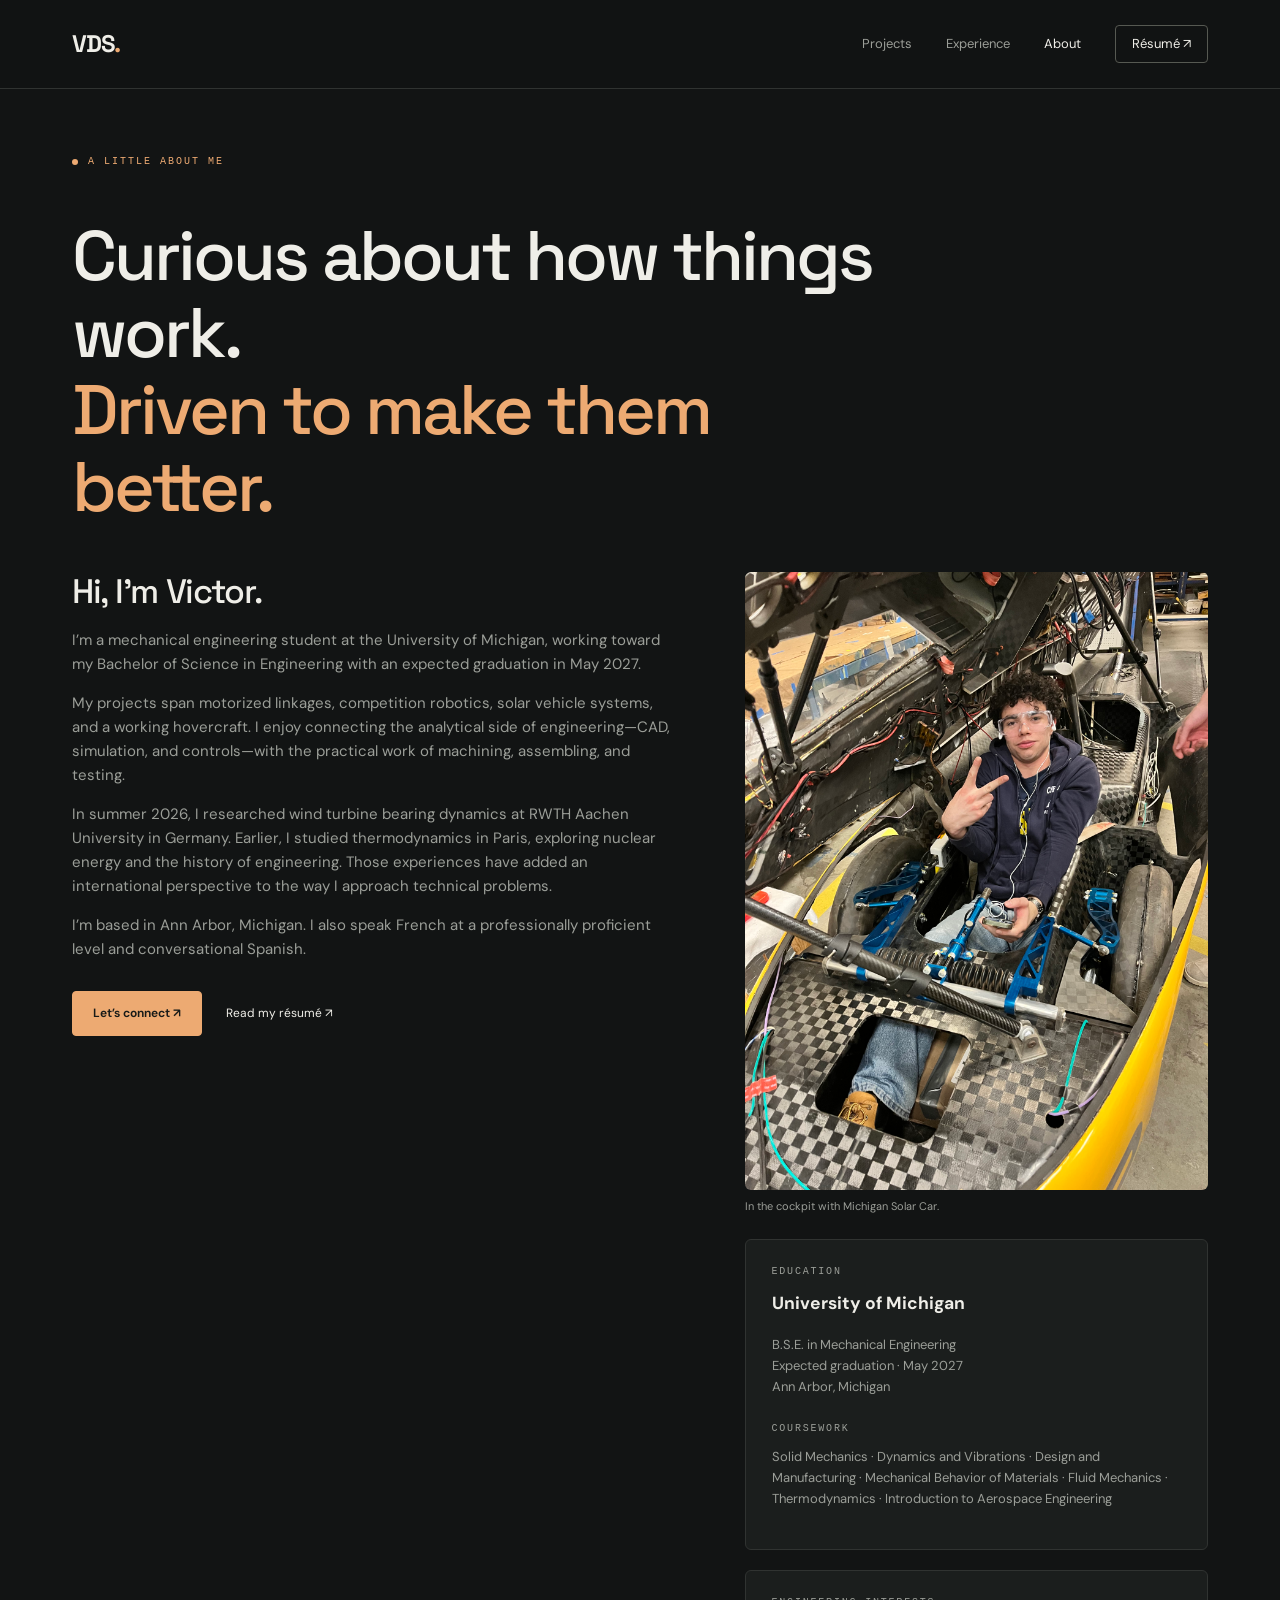
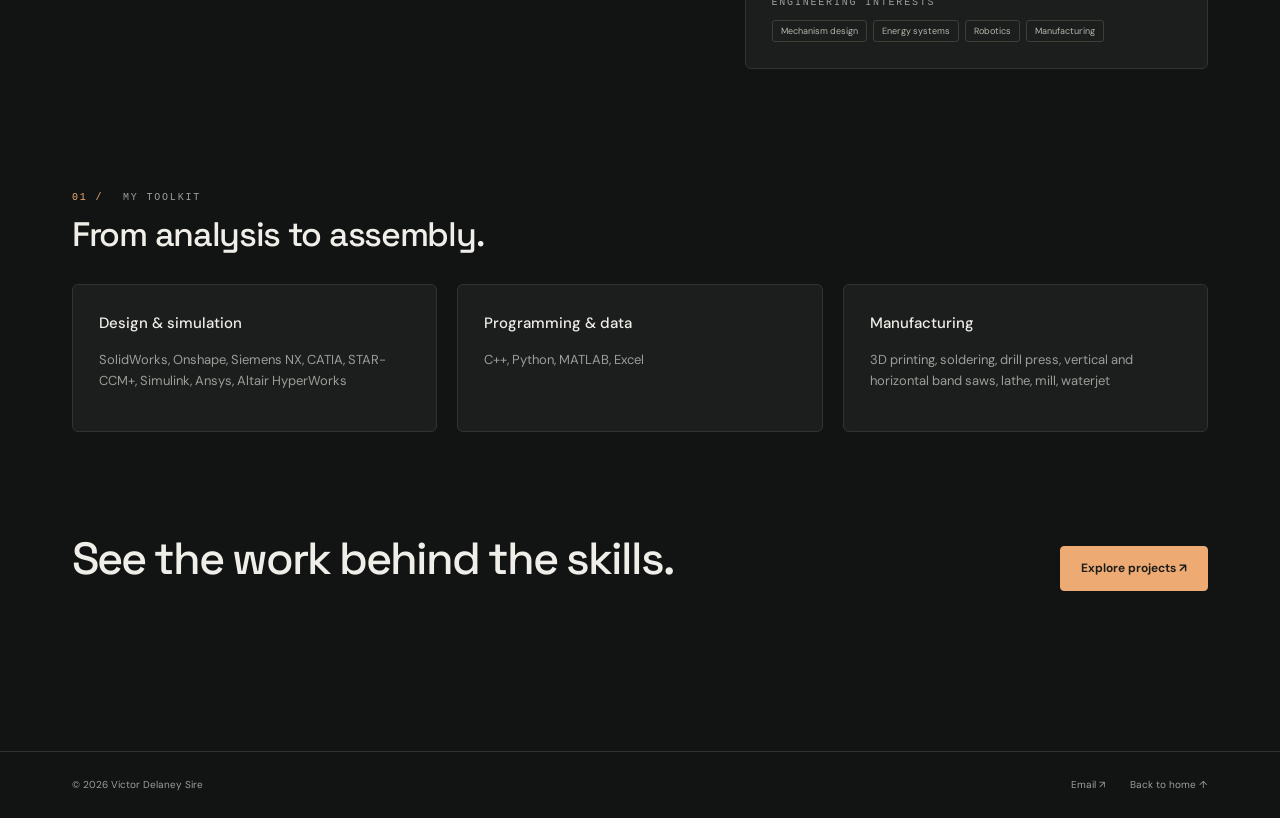
==== about.html @ ee6ca0cf "first commit" ====
<!doctype html><html lang="en"><head><meta charset="UTF-8"><meta name="viewport" content="width=device-width, initial-scale=1"><meta name="description" content="About Victor Delaney Sire, mechanical engineering student at the University of Michigan, graduating May 2027."><meta name="theme-color" content="#121414"><title>About · Victor Delaney Sire</title><link rel="icon" href="assets/favicon.svg" type="image/svg+xml"><link rel="stylesheet" href="styles.css"><script src="app.js" defer></script></head><body><header><div class="wrap nav"><a class="logo" href="index.html" aria-label="Victor Delaney Sire home">VDS<span>.</span></a><nav aria-label="Main navigation"><a href="index.html#projects">Projects</a><a href="index.html#experience">Experience</a><a class="active" href="about.html" aria-current="page">About</a><a class="resume" href="Victor_Delaney_Sire_Resume.pdf" target="_blank" rel="noopener">Résumé ↗</a></nav></div></header><main class="wrap about-page"><div class="eyebrow"><span class="dot"></span> A little about me</div><h1>Curious about how things work.<br><span style="color:var(--accent)">Driven to make them better.</span></h1><div class="about-grid"><div><h2>Hi, I’m Victor.</h2><p>I’m a mechanical engineering student at the University of Michigan, working toward my Bachelor of Science in Engineering with an expected graduation in May 2027.</p><p>My projects span motorized linkages, competition robotics, solar vehicle systems, and a working hovercraft. I enjoy connecting the analytical side of engineering—CAD, simulation, and controls—with the practical work of machining, assembling, and testing.</p><p>In summer 2026, I researched wind turbine bearing dynamics at RWTH Aachen University in Germany. Earlier, I studied thermodynamics in Paris, exploring nuclear energy and the history of engineering. Those experiences have added an international perspective to the way I approach technical problems.</p><p>I’m based in Ann Arbor, Michigan. I also speak French at a professionally proficient level and conversational Spanish.</p><div class="actions"><a class="btn" href="mailto:vdelsire@umich.edu">Let’s connect ↗</a><a class="text-link" href="Victor_Delaney_Sire_Resume.pdf" target="_blank" rel="noopener">Read my résumé ↗</a></div></div><aside><figure class="about-photo"><img src="media/Me_in_solarcar.jpeg" alt="Victor seated in the Michigan Solar Car cockpit wearing safety glasses" width="1368" height="1824" loading="lazy"><figcaption>In the cockpit with Michigan Solar Car.</figcaption></figure><div class="info-box"><div class="section-label">Education</div><h3>University of Michigan</h3><p>B.S.E. in Mechanical Engineering<br>Expected graduation · May 2027<br>Ann Arbor, Michigan</p><div class="section-label" style="margin-top:26px">Coursework</div><p>Solid Mechanics · Dynamics and Vibrations · Design and Manufacturing · Mechanical Behavior of Materials · Fluid Mechanics · Thermodynamics · Introduction to Aerospace Engineering</p></div><div class="info-box" style="margin-top:20px"><div class="section-label">Engineering interests</div><div class="tags"><span class="tag">Mechanism design</span><span class="tag">Energy systems</span><span class="tag">Robotics</span><span class="tag">Manufacturing</span></div></div></aside></div><section class="section"><div class="section-label"><span>01 /</span> My toolkit</div><h2>From analysis to assembly.</h2><div class="skills-grid"><div class="info-box"><h3>Design & simulation</h3><p>SolidWorks, Onshape, Siemens NX, CATIA, STAR-CCM+, Simulink, Ansys, Altair HyperWorks</p></div><div class="info-box"><h3>Programming & data</h3><p>C++, Python, MATLAB, Excel</p></div><div class="info-box"><h3>Manufacturing</h3><p>3D printing, soldering, drill press, vertical and horizontal band saws, lathe, mill, waterjet</p></div></div></section><section class="contact"><div class="contact-row"><h2>See the work behind the skills.</h2><a class="btn" href="index.html#projects">Explore projects ↗</a></div></section></main><footer><div class="wrap footer-inner"><span>© <span data-year></span> Victor Delaney Sire</span><div class="footer-links"><a href="mailto:vdelsire@umich.edu">Email ↗</a><a href="index.html">Back to home ↑</a></div></div></footer></body></html>
---- styles.css ----
@import url('https://fonts.googleapis.com/css2?family=DM+Sans:wght@400;450;500;600;650;700&family=Space+Grotesk:wght@400;500;600;700&display=swap');
.sr-only{position:absolute;width:1px;height:1px;padding:0;margin:-1px;overflow:hidden;clip:rect(0,0,0,0);white-space:nowrap;border:0}
.about-photo{margin:0 0 24px}.about-photo img{display:block;width:100%;height:auto;border-radius:6px}.about-photo figcaption{margin-top:8px;color:var(--muted);font-size:11px}.project-art:has(img) .art-label{background:#121414dd;padding:6px 9px;border-radius:3px;color:var(--text)}
:root{--bg:#121414;--panel:#1b1e1d;--line:#303331;--text:#efeee8;--muted:#9b9e98;--accent:#edaa72;--mono:ui-monospace,SFMono-Regular,Consolas,monospace}*{box-sizing:border-box}html{scroll-behavior:smooth;scroll-padding-top:100px}body{margin:0;background:var(--bg);color:var(--text);font-family:'DM Sans',sans-serif;font-size:15px;line-height:1.6}button,a{-webkit-tap-highlight-color:transparent}a{color:inherit;text-decoration:none}button{font:inherit;cursor:pointer}button:focus-visible,a:focus-visible{outline:2px solid var(--accent);outline-offset:6px}::selection{background:var(--accent);color:var(--bg)}.wrap{max-width:1264px;margin:auto;padding:0 64px}header{border-bottom:1px solid var(--line);background:rgba(18,20,20,.95);position:sticky;top:0;z-index:10;backdrop-filter:blur(15px)}.nav{height:88px;display:flex;align-items:center;justify-content:space-between}.logo{font-family:'Space Grotesk',sans-serif;font-size:24px;font-weight:700;letter-spacing:-1.2px}.logo span{color:var(--accent)}nav{display:flex;align-items:center;gap:34px;font-size:13px}nav a{color:var(--muted)}nav a:hover,nav a.active{color:var(--text)}nav .resume{border:1px solid #565952;padding:8px 16px;color:var(--text);border-radius:4px}.hero{display:grid;grid-template-columns:1.1fr 1fr;gap:36px;align-items:center;min-height:610px;padding-top:62px;padding-bottom:65px}.eyebrow{font-family:var(--mono);font-size:10px;letter-spacing:2px;text-transform:uppercase;color:var(--accent);display:flex;align-items:center;gap:10px}.dot{width:6px;height:6px;border-radius:50%;background:var(--accent);display:inline-block}.hero h1{font-family:'Space Grotesk',sans-serif;font-size:clamp(48px,5.4vw,74px);font-weight:500;letter-spacing:-4px;line-height:1.06;margin:24px 0}.hero h1 em{font-style:normal;color:var(--accent)}.intro{color:var(--muted);max-width:410px;font-size:15px;line-height:1.8}.actions{display:flex;gap:24px;align-items:center;margin-top:30px}.btn{border:1px solid var(--accent);background:var(--accent);color:#191b18;border-radius:4px;display:inline-flex;align-items:center;justify-content:center;gap:25px;padding:12px 20px;font-size:12px;font-weight:650}.text-link{font-size:12px;display:inline-flex;gap:12px;align-items:center}.hero-note{font-family:var(--mono);font-size:10px;color:var(--muted);display:flex;gap:18px;margin-top:40px}.drawing{position:relative;aspect-ratio:1.06;background:radial-gradient(ellipse at center,#24292355,transparent 65%);overflow:hidden}.drawing svg{width:100%;height:100%}.drawing-label{position:absolute;bottom:12px;left:20px;font:9px var(--mono);letter-spacing:1px;color:var(--muted)}.drawing-index{position:absolute;right:12px;top:12px;color:#747a70;font:9px var(--mono);writing-mode:vertical-rl;letter-spacing:2px}.strip{border-top:1px solid var(--line);border-bottom:1px solid var(--line);display:flex;justify-content:space-between;padding-top:24px;padding-bottom:24px;gap:20px;color:#aeb1aa;font-size:11px}.strip span{display:flex;align-items:center;gap:10px}.strip b{font-size:16px;font-weight:400;color:var(--accent)}section.section{padding-top:78px;padding-bottom:20px}.section-top{display:flex;align-items:end;justify-content:space-between;gap:24px;margin-bottom:30px}.section-label{font:10px var(--mono);letter-spacing:1.8px;color:var(--muted);text-transform:uppercase;margin-bottom:12px}.section-label span{color:var(--accent);margin-right:12px}h2{font-family:'Space Grotesk',sans-serif;font-size:34px;letter-spacing:-1.3px;line-height:1.2;font-weight:500;margin:0}.section-description{color:var(--muted);font-size:13px;margin:12px 0 0}.filters{display:flex;gap:7px;flex-wrap:wrap}.filter{padding:7px 13px;color:var(--muted);border:1px solid transparent;background:transparent;border-radius:4px;font-size:11px}.filter.active{background:#292d27;border-color:#454a3e;color:var(--text)}.projects{display:grid;grid-template-columns:repeat(2,minmax(0,1fr));gap:24px}.project{border:1px solid var(--line);border-radius:7px;overflow:hidden;background:#171a18;transition:border-color .2s,transform .2s}.project:hover{border-color:#6a7061;transform:translateY(-3px)}.project-art{height:255px;position:relative;overflow:hidden;background:#20241f}.project-art svg{width:100%;height:100%;transition:transform .5s}.project:hover svg{transform:scale(1.035)}.project-art img{width:100%;height:100%;object-fit:cover}.art-label{position:absolute;top:18px;left:20px;font:9px var(--mono);letter-spacing:1.5px;color:#c6cbba}.art-foot{position:absolute;right:16px;bottom:12px;font:8px var(--mono);letter-spacing:1px;color:#9aab8d}.project-body{padding:23px}.project-meta{font:9px var(--mono);color:var(--accent);letter-spacing:1px;text-transform:uppercase}.project h3{font:500 22px 'Space Grotesk',sans-serif;letter-spacing:-.5px;margin:11px 0}.project p{color:var(--muted);font-size:12px;line-height:1.8;margin:0 0 20px}.tags{display:flex;gap:6px;flex-wrap:wrap}.tag{font-size:9px;color:#b3b7ac;border:1px solid #3b4037;border-radius:3px;padding:3px 8px}.card-bottom{display:flex;align-items:center;justify-content:space-between;gap:10px}.open-project{color:var(--text);border:0;background:transparent;font-size:21px;padding:0 4px}.experience-list{border-top:1px solid var(--line)}.experience{display:grid;grid-template-columns:180px 1fr 30px;gap:25px;padding:30px 0;border-bottom:1px solid var(--line)}.experience-date{font:10px var(--mono);color:var(--muted);padding-top:5px}.experience h3{font:500 20px 'Space Grotesk',sans-serif;margin:0 0 3px}.company{font-size:12px;color:var(--accent)}.experience p,.experience li{font-size:13px;color:var(--muted)}.experience details summary{cursor:pointer;list-style:none}.experience details summary::-webkit-details-marker{display:none}.experience details summary:after{content:'View experience +';font-size:10px;color:var(--text)}.experience details[open] summary:after{content:'Close details −'}.experience ul{padding-left:18px}.experience-number{font:11px var(--mono);color:#6c7365}.about-teaser{margin-top:75px;display:grid;grid-template-columns:1fr 1.25fr;gap:90px;padding:45px 0;border-top:1px solid var(--line);border-bottom:1px solid var(--line)}.about-teaser p{margin-top:0;color:var(--muted);font-size:14px}.contact{padding:80px 0}.contact h2{font-size:45px;letter-spacing:-2px;margin-bottom:20px}.contact p{color:var(--muted);font-size:13px}.contact-row{display:flex;justify-content:space-between;align-items:center;gap:20px}footer{border-top:1px solid var(--line);padding:25px 0;color:var(--muted);font-size:10px}.footer-inner{display:flex;justify-content:space-between;gap:20px}.footer-links{display:flex;gap:25px}.about-page{padding-top:65px;padding-bottom:65px}.about-page h1{font:500 clamp(40px,6vw,70px)/1.1 'Space Grotesk',sans-serif;letter-spacing:-3px;max-width:800px}.about-grid{display:grid;grid-template-columns:1.3fr 1fr;gap:70px;margin:45px 0}.about-grid p{color:var(--muted)}.info-box{border:1px solid var(--line);padding:26px;border-radius:6px;background:var(--panel)}.info-box h3{margin-top:0}.info-box p{font-size:13px}.skills-grid{display:grid;grid-template-columns:repeat(3,1fr);gap:20px;margin-top:28px}.skills-grid h3{font-size:15px;font-weight:500}.skills-grid p{color:var(--muted);font-size:13px}.modal{border:1px solid #505548;border-radius:8px;background:var(--bg);color:var(--text);width:min(740px,calc(100% - 32px));max-height:85vh;padding:36px}.modal::backdrop{background:#080a08dd;backdrop-filter:blur(6px)}.modal-close{float:right;border:1px solid var(--line);color:var(--text);background:var(--panel);border-radius:4px;width:32px;height:32px}.modal h2{margin:20px 0}.modal p,.modal li{color:var(--muted);font-size:14px}.gallery{display:grid;gap:15px;margin-top:24px}.gallery img,.gallery video{width:100%;border-radius:5px;max-height:450px;object-fit:contain;background:#090b09}.gallery figure{margin:0}.gallery figcaption{font-size:11px;color:var(--muted);margin-top:7px}.empty-media{border:1px dashed var(--line);border-radius:5px;padding:20px;color:var(--muted);font-size:12px}[hidden]{display:none!important}@media(min-width:1400px){.hero{min-height:670px}}@media(max-width:900px){.wrap{padding-left:28px;padding-right:28px}.hero{gap:5px}.hero h1{font-size:55px}.drawing{margin-right:-20px}.hero-note{flex-direction:column;gap:4px}.strip{flex-wrap:wrap}.about-teaser{gap:35px}}@media(max-width:640px){.wrap{padding-left:22px;padding-right:22px}.nav{height:74px}nav{gap:17px;font-size:11px}nav .resume{display:none}.hero{grid-template-columns:1fr;padding-top:45px;padding-bottom:25px;gap:5px}.hero h1{font-size:57px;letter-spacing:-3px}.hero-note{flex-direction:row;gap:15px;margin-top:25px}.drawing{max-width:400px;width:100%;margin:5px auto 0;aspect-ratio:1.35}.strip{display:grid;grid-template-columns:1fr 1fr;gap:17px;font-size:9px}.section-top{align-items:start;flex-direction:column;gap:18px}section.section{padding-top:55px}.projects{grid-template-columns:1fr}.project-art{height:240px}.experience{grid-template-columns:1fr 25px;gap:8px}.experience-date{grid-column:1/-1}.about-teaser,.about-grid{grid-template-columns:1fr;gap:25px}.contact-row{align-items:start;flex-direction:column}.contact h2{font-size:36px}.skills-grid{grid-template-columns:1fr}.footer-inner{flex-direction:column;gap:10px}.modal{padding:24px}.about-page h1{letter-spacing:-2px}}@media(prefers-reduced-motion:reduce){html{scroll-behavior:auto}*,*:before,*:after{transition:none!important;animation:none!important}}
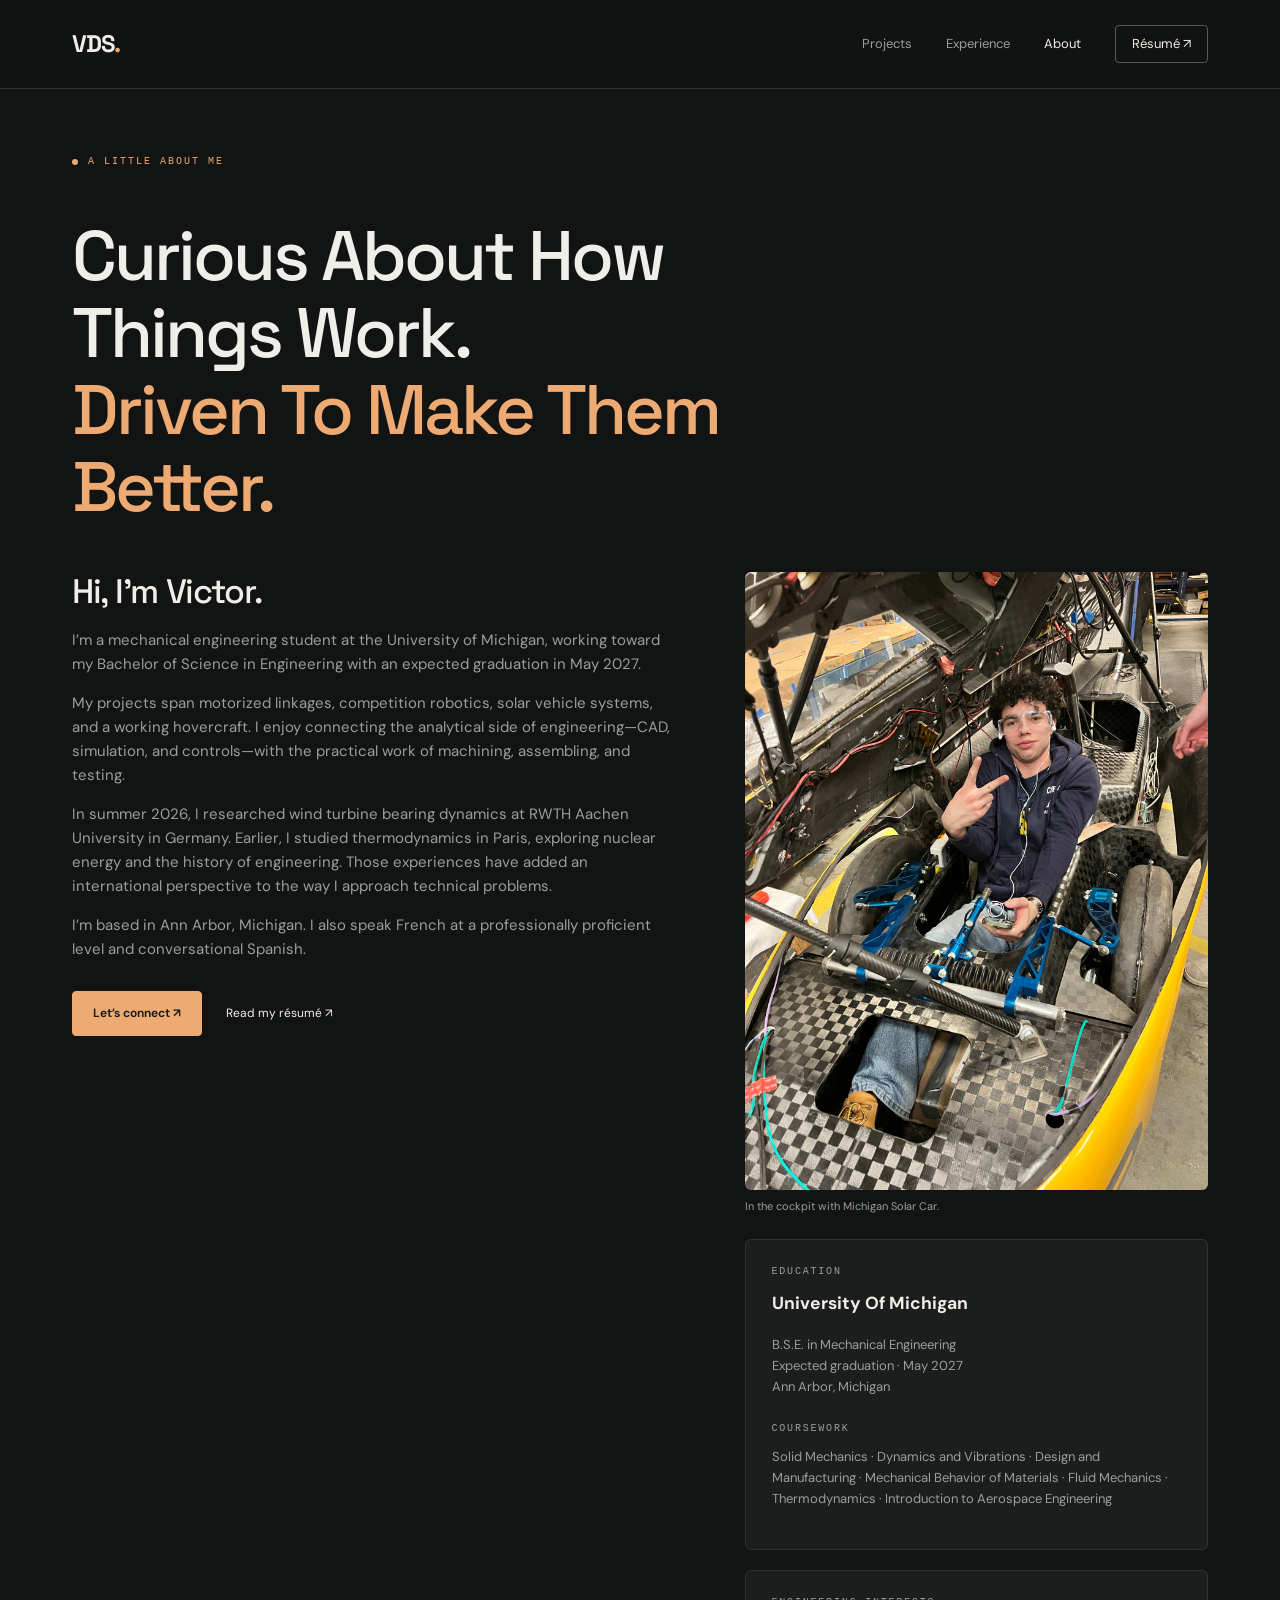
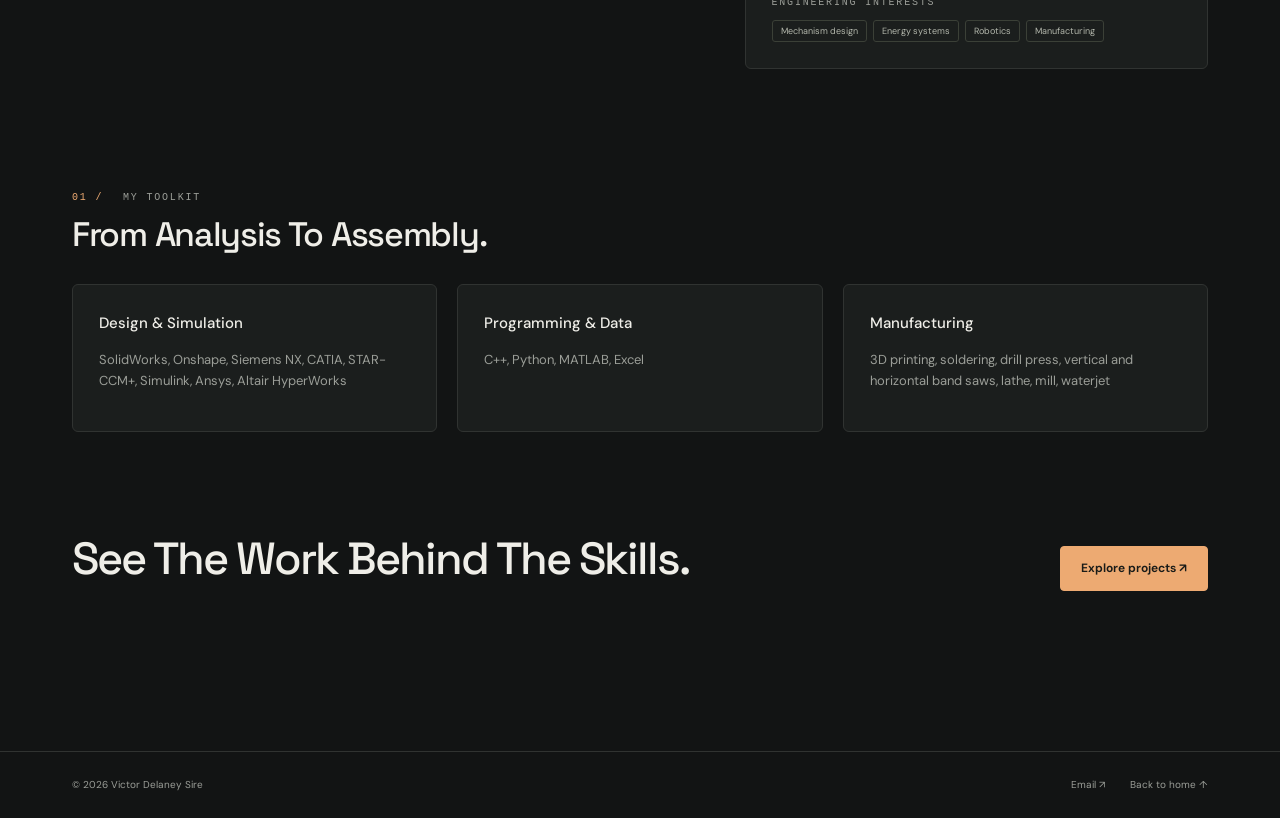
==== commit 4973247a: "Add portfolio media and capitalize headings" ====
--- a/about.html
+++ b/about.html
@@ -1 +1 @@
-<!doctype html><html lang="en"><head><meta charset="UTF-8"><meta name="viewport" content="width=device-width, initial-scale=1"><meta name="description" content="About Victor Delaney Sire, mechanical engineering student at the University of Michigan, graduating May 2027."><meta name="theme-color" content="#121414"><title>About · Victor Delaney Sire</title><link rel="icon" href="assets/favicon.svg" type="image/svg+xml"><link rel="stylesheet" href="styles.css"><script src="app.js" defer></script></head><body><header><div class="wrap nav"><a class="logo" href="index.html" aria-label="Victor Delaney Sire home">VDS<span>.</span></a><nav aria-label="Main navigation"><a href="index.html#projects">Projects</a><a href="index.html#experience">Experience</a><a class="active" href="about.html" aria-current="page">About</a><a class="resume" href="Victor_Delaney_Sire_Resume.pdf" target="_blank" rel="noopener">Résumé ↗</a></nav></div></header><main class="wrap about-page"><div class="eyebrow"><span class="dot"></span> A little about me</div><h1>Curious about how things work.<br><span style="color:var(--accent)">Driven to make them better.</span></h1><div class="about-grid"><div><h2>Hi, I’m Victor.</h2><p>I’m a mechanical engineering student at the University of Michigan, working toward my Bachelor of Science in Engineering with an expected graduation in May 2027.</p><p>My projects span motorized linkages, competition robotics, solar vehicle systems, and a working hovercraft. I enjoy connecting the analytical side of engineering—CAD, simulation, and controls—with the practical work of machining, assembling, and testing.</p><p>In summer 2026, I researched wind turbine bearing dynamics at RWTH Aachen University in Germany. Earlier, I studied thermodynamics in Paris, exploring nuclear energy and the history of engineering. Those experiences have added an international perspective to the way I approach technical problems.</p><p>I’m based in Ann Arbor, Michigan. I also speak French at a professionally proficient level and conversational Spanish.</p><div class="actions"><a class="btn" href="mailto:vdelsire@umich.edu">Let’s connect ↗</a><a class="text-link" href="Victor_Delaney_Sire_Resume.pdf" target="_blank" rel="noopener">Read my résumé ↗</a></div></div><aside><figure class="about-photo"><img src="media/Me_in_solarcar.jpeg" alt="Victor seated in the Michigan Solar Car cockpit wearing safety glasses" width="1368" height="1824" loading="lazy"><figcaption>In the cockpit with Michigan Solar Car.</figcaption></figure><div class="info-box"><div class="section-label">Education</div><h3>University of Michigan</h3><p>B.S.E. in Mechanical Engineering<br>Expected graduation · May 2027<br>Ann Arbor, Michigan</p><div class="section-label" style="margin-top:26px">Coursework</div><p>Solid Mechanics · Dynamics and Vibrations · Design and Manufacturing · Mechanical Behavior of Materials · Fluid Mechanics · Thermodynamics · Introduction to Aerospace Engineering</p></div><div class="info-box" style="margin-top:20px"><div class="section-label">Engineering interests</div><div class="tags"><span class="tag">Mechanism design</span><span class="tag">Energy systems</span><span class="tag">Robotics</span><span class="tag">Manufacturing</span></div></div></aside></div><section class="section"><div class="section-label"><span>01 /</span> My toolkit</div><h2>From analysis to assembly.</h2><div class="skills-grid"><div class="info-box"><h3>Design & simulation</h3><p>SolidWorks, Onshape, Siemens NX, CATIA, STAR-CCM+, Simulink, Ansys, Altair HyperWorks</p></div><div class="info-box"><h3>Programming & data</h3><p>C++, Python, MATLAB, Excel</p></div><div class="info-box"><h3>Manufacturing</h3><p>3D printing, soldering, drill press, vertical and horizontal band saws, lathe, mill, waterjet</p></div></div></section><section class="contact"><div class="contact-row"><h2>See the work behind the skills.</h2><a class="btn" href="index.html#projects">Explore projects ↗</a></div></section></main><footer><div class="wrap footer-inner"><span>© <span data-year></span> Victor Delaney Sire</span><div class="footer-links"><a href="mailto:vdelsire@umich.edu">Email ↗</a><a href="index.html">Back to home ↑</a></div></div></footer></body></html>
+<!doctype html><html lang="en"><head><meta charset="UTF-8"><meta name="viewport" content="width=device-width, initial-scale=1"><meta name="description" content="About Victor Delaney Sire, mechanical engineering student at the University of Michigan, graduating May 2027."><meta name="theme-color" content="#121414"><title>About · Victor Delaney Sire</title><link rel="icon" href="assets/favicon.svg" type="image/svg+xml"><link rel="stylesheet" href="styles.css"><script src="app.js" defer></script></head><body><header><div class="wrap nav"><a class="logo" href="index.html" aria-label="Victor Delaney Sire home">VDS<span>.</span></a><nav aria-label="Main navigation"><a href="index.html#projects">Projects</a><a href="index.html#experience">Experience</a><a class="active" href="about.html" aria-current="page">About</a><a class="resume" href="Victor_Delaney_Sire_Resume.pdf" target="_blank" rel="noopener">Résumé ↗</a></nav></div></header><main class="wrap about-page"><div class="eyebrow"><span class="dot"></span> A Little About Me</div><h1>Curious About How Things Work.<br><span style="color:var(--accent)">Driven To Make Them Better.</span></h1><div class="about-grid"><div><h2>Hi, I’m Victor.</h2><p>I’m a mechanical engineering student at the University of Michigan, working toward my Bachelor of Science in Engineering with an expected graduation in May 2027.</p><p>My projects span motorized linkages, competition robotics, solar vehicle systems, and a working hovercraft. I enjoy connecting the analytical side of engineering—CAD, simulation, and controls—with the practical work of machining, assembling, and testing.</p><p>In summer 2026, I researched wind turbine bearing dynamics at RWTH Aachen University in Germany. Earlier, I studied thermodynamics in Paris, exploring nuclear energy and the history of engineering. Those experiences have added an international perspective to the way I approach technical problems.</p><p>I’m based in Ann Arbor, Michigan. I also speak French at a professionally proficient level and conversational Spanish.</p><div class="actions"><a class="btn" href="mailto:vdelsire@umich.edu">Let’s connect ↗</a><a class="text-link" href="Victor_Delaney_Sire_Resume.pdf" target="_blank" rel="noopener">Read my résumé ↗</a></div></div><aside><figure class="about-photo"><img src="media/Me_in_solarcar.jpeg" alt="Victor seated in the Michigan Solar Car cockpit wearing safety glasses" width="1368" height="1824" loading="lazy"><figcaption>In the cockpit with Michigan Solar Car.</figcaption></figure><div class="info-box"><div class="section-label">Education</div><h3>University Of Michigan</h3><p>B.S.E. in Mechanical Engineering<br>Expected graduation · May 2027<br>Ann Arbor, Michigan</p><div class="section-label" style="margin-top:26px">Coursework</div><p>Solid Mechanics · Dynamics and Vibrations · Design and Manufacturing · Mechanical Behavior of Materials · Fluid Mechanics · Thermodynamics · Introduction to Aerospace Engineering</p></div><div class="info-box" style="margin-top:20px"><div class="section-label">Engineering Interests</div><div class="tags"><span class="tag">Mechanism design</span><span class="tag">Energy systems</span><span class="tag">Robotics</span><span class="tag">Manufacturing</span></div></div></aside></div><section class="section"><div class="section-label"><span>01 /</span> My Toolkit</div><h2>From Analysis To Assembly.</h2><div class="skills-grid"><div class="info-box"><h3>Design & Simulation</h3><p>SolidWorks, Onshape, Siemens NX, CATIA, STAR-CCM+, Simulink, Ansys, Altair HyperWorks</p></div><div class="info-box"><h3>Programming & Data</h3><p>C++, Python, MATLAB, Excel</p></div><div class="info-box"><h3>Manufacturing</h3><p>3D printing, soldering, drill press, vertical and horizontal band saws, lathe, mill, waterjet</p></div></div></section><section class="contact"><div class="contact-row"><h2>See The Work Behind The Skills.</h2><a class="btn" href="index.html#projects">Explore projects ↗</a></div></section></main><footer><div class="wrap footer-inner"><span>© <span data-year></span> Victor Delaney Sire</span><div class="footer-links"><a href="mailto:vdelsire@umich.edu">Email ↗</a><a href="index.html">Back to home ↑</a></div></div></footer></body></html>
--- a/styles.css
+++ b/styles.css
@@ -1,4 +1,5 @@
 @import url('https://fonts.googleapis.com/css2?family=DM+Sans:wght@400;450;500;600;650;700&family=Space+Grotesk:wght@400;500;600;700&display=swap');
 .sr-only{position:absolute;width:1px;height:1px;padding:0;margin:-1px;overflow:hidden;clip:rect(0,0,0,0);white-space:nowrap;border:0}
+.hero-portrait{margin:0 0 0 20px;max-width:420px;justify-self:end}.hero-portrait img{display:block;width:100%;height:auto;max-height:540px;object-fit:cover;border:1px solid var(--line);border-radius:7px}.hero-portrait figcaption{margin-top:12px;font:10px var(--mono);color:var(--muted);letter-spacing:.5px}.project-art:has(img[src$=".png"]){background:#eef0f2}.project-art img[src$=".png"]{object-fit:contain}@media(max-width:640px){.hero-portrait{margin:28px 0 8px;justify-self:center;width:100%;max-width:360px}}
 .about-photo{margin:0 0 24px}.about-photo img{display:block;width:100%;height:auto;border-radius:6px}.about-photo figcaption{margin-top:8px;color:var(--muted);font-size:11px}.project-art:has(img) .art-label{background:#121414dd;padding:6px 9px;border-radius:3px;color:var(--text)}
 :root{--bg:#121414;--panel:#1b1e1d;--line:#303331;--text:#efeee8;--muted:#9b9e98;--accent:#edaa72;--mono:ui-monospace,SFMono-Regular,Consolas,monospace}*{box-sizing:border-box}html{scroll-behavior:smooth;scroll-padding-top:100px}body{margin:0;background:var(--bg);color:var(--text);font-family:'DM Sans',sans-serif;font-size:15px;line-height:1.6}button,a{-webkit-tap-highlight-color:transparent}a{color:inherit;text-decoration:none}button{font:inherit;cursor:pointer}button:focus-visible,a:focus-visible{outline:2px solid var(--accent);outline-offset:6px}::selection{background:var(--accent);color:var(--bg)}.wrap{max-width:1264px;margin:auto;padding:0 64px}header{border-bottom:1px solid var(--line);background:rgba(18,20,20,.95);position:sticky;top:0;z-index:10;backdrop-filter:blur(15px)}.nav{height:88px;display:flex;align-items:center;justify-content:space-between}.logo{font-family:'Space Grotesk',sans-serif;font-size:24px;font-weight:700;letter-spacing:-1.2px}.logo span{color:var(--accent)}nav{display:flex;align-items:center;gap:34px;font-size:13px}nav a{color:var(--muted)}nav a:hover,nav a.active{color:var(--text)}nav .resume{border:1px solid #565952;padding:8px 16px;color:var(--text);border-radius:4px}.hero{display:grid;grid-template-columns:1.1fr 1fr;gap:36px;align-items:center;min-height:610px;padding-top:62px;padding-bottom:65px}.eyebrow{font-family:var(--mono);font-size:10px;letter-spacing:2px;text-transform:uppercase;color:var(--accent);display:flex;align-items:center;gap:10px}.dot{width:6px;height:6px;border-radius:50%;background:var(--accent);display:inline-block}.hero h1{font-family:'Space Grotesk',sans-serif;font-size:clamp(48px,5.4vw,74px);font-weight:500;letter-spacing:-4px;line-height:1.06;margin:24px 0}.hero h1 em{font-style:normal;color:var(--accent)}.intro{color:var(--muted);max-width:410px;font-size:15px;line-height:1.8}.actions{display:flex;gap:24px;align-items:center;margin-top:30px}.btn{border:1px solid var(--accent);background:var(--accent);color:#191b18;border-radius:4px;display:inline-flex;align-items:center;justify-content:center;gap:25px;padding:12px 20px;font-size:12px;font-weight:650}.text-link{font-size:12px;display:inline-flex;gap:12px;align-items:center}.hero-note{font-family:var(--mono);font-size:10px;color:var(--muted);display:flex;gap:18px;margin-top:40px}.drawing{position:relative;aspect-ratio:1.06;background:radial-gradient(ellipse at center,#24292355,transparent 65%);overflow:hidden}.drawing svg{width:100%;height:100%}.drawing-label{position:absolute;bottom:12px;left:20px;font:9px var(--mono);letter-spacing:1px;color:var(--muted)}.drawing-index{position:absolute;right:12px;top:12px;color:#747a70;font:9px var(--mono);writing-mode:vertical-rl;letter-spacing:2px}.strip{border-top:1px solid var(--line);border-bottom:1px solid var(--line);display:flex;justify-content:space-between;padding-top:24px;padding-bottom:24px;gap:20px;color:#aeb1aa;font-size:11px}.strip span{display:flex;align-items:center;gap:10px}.strip b{font-size:16px;font-weight:400;color:var(--accent)}section.section{padding-top:78px;padding-bottom:20px}.section-top{display:flex;align-items:end;justify-content:space-between;gap:24px;margin-bottom:30px}.section-label{font:10px var(--mono);letter-spacing:1.8px;color:var(--muted);text-transform:uppercase;margin-bottom:12px}.section-label span{color:var(--accent);margin-right:12px}h2{font-family:'Space Grotesk',sans-serif;font-size:34px;letter-spacing:-1.3px;line-height:1.2;font-weight:500;margin:0}.section-description{color:var(--muted);font-size:13px;margin:12px 0 0}.filters{display:flex;gap:7px;flex-wrap:wrap}.filter{padding:7px 13px;color:var(--muted);border:1px solid transparent;background:transparent;border-radius:4px;font-size:11px}.filter.active{background:#292d27;border-color:#454a3e;color:var(--text)}.projects{display:grid;grid-template-columns:repeat(2,minmax(0,1fr));gap:24px}.project{border:1px solid var(--line);border-radius:7px;overflow:hidden;background:#171a18;transition:border-color .2s,transform .2s}.project:hover{border-color:#6a7061;transform:translateY(-3px)}.project-art{height:255px;position:relative;overflow:hidden;background:#20241f}.project-art svg{width:100%;height:100%;transition:transform .5s}.project:hover svg{transform:scale(1.035)}.project-art img{width:100%;height:100%;object-fit:cover}.art-label{position:absolute;top:18px;left:20px;font:9px var(--mono);letter-spacing:1.5px;color:#c6cbba}.art-foot{position:absolute;right:16px;bottom:12px;font:8px var(--mono);letter-spacing:1px;color:#9aab8d}.project-body{padding:23px}.project-meta{font:9px var(--mono);color:var(--accent);letter-spacing:1px;text-transform:uppercase}.project h3{font:500 22px 'Space Grotesk',sans-serif;letter-spacing:-.5px;margin:11px 0}.project p{color:var(--muted);font-size:12px;line-height:1.8;margin:0 0 20px}.tags{display:flex;gap:6px;flex-wrap:wrap}.tag{font-size:9px;color:#b3b7ac;border:1px solid #3b4037;border-radius:3px;padding:3px 8px}.card-bottom{display:flex;align-items:center;justify-content:space-between;gap:10px}.open-project{color:var(--text);border:0;background:transparent;font-size:21px;padding:0 4px}.experience-list{border-top:1px solid var(--line)}.experience{display:grid;grid-template-columns:180px 1fr 30px;gap:25px;padding:30px 0;border-bottom:1px solid var(--line)}.experience-date{font:10px var(--mono);color:var(--muted);padding-top:5px}.experience h3{font:500 20px 'Space Grotesk',sans-serif;margin:0 0 3px}.company{font-size:12px;color:var(--accent)}.experience p,.experience li{font-size:13px;color:var(--muted)}.experience details summary{cursor:pointer;list-style:none}.experience details summary::-webkit-details-marker{display:none}.experience details summary:after{content:'View experience +';font-size:10px;color:var(--text)}.experience details[open] summary:after{content:'Close details −'}.experience ul{padding-left:18px}.experience-number{font:11px var(--mono);color:#6c7365}.about-teaser{margin-top:75px;display:grid;grid-template-columns:1fr 1.25fr;gap:90px;padding:45px 0;border-top:1px solid var(--line);border-bottom:1px solid var(--line)}.about-teaser p{margin-top:0;color:var(--muted);font-size:14px}.contact{padding:80px 0}.contact h2{font-size:45px;letter-spacing:-2px;margin-bottom:20px}.contact p{color:var(--muted);font-size:13px}.contact-row{display:flex;justify-content:space-between;align-items:center;gap:20px}footer{border-top:1px solid var(--line);padding:25px 0;color:var(--muted);font-size:10px}.footer-inner{display:flex;justify-content:space-between;gap:20px}.footer-links{display:flex;gap:25px}.about-page{padding-top:65px;padding-bottom:65px}.about-page h1{font:500 clamp(40px,6vw,70px)/1.1 'Space Grotesk',sans-serif;letter-spacing:-3px;max-width:800px}.about-grid{display:grid;grid-template-columns:1.3fr 1fr;gap:70px;margin:45px 0}.about-grid p{color:var(--muted)}.info-box{border:1px solid var(--line);padding:26px;border-radius:6px;background:var(--panel)}.info-box h3{margin-top:0}.info-box p{font-size:13px}.skills-grid{display:grid;grid-template-columns:repeat(3,1fr);gap:20px;margin-top:28px}.skills-grid h3{font-size:15px;font-weight:500}.skills-grid p{color:var(--muted);font-size:13px}.modal{border:1px solid #505548;border-radius:8px;background:var(--bg);color:var(--text);width:min(740px,calc(100% - 32px));max-height:85vh;padding:36px}.modal::backdrop{background:#080a08dd;backdrop-filter:blur(6px)}.modal-close{float:right;border:1px solid var(--line);color:var(--text);background:var(--panel);border-radius:4px;width:32px;height:32px}.modal h2{margin:20px 0}.modal p,.modal li{color:var(--muted);font-size:14px}.gallery{display:grid;gap:15px;margin-top:24px}.gallery img,.gallery video{width:100%;border-radius:5px;max-height:450px;object-fit:contain;background:#090b09}.gallery figure{margin:0}.gallery figcaption{font-size:11px;color:var(--muted);margin-top:7px}.empty-media{border:1px dashed var(--line);border-radius:5px;padding:20px;color:var(--muted);font-size:12px}[hidden]{display:none!important}@media(min-width:1400px){.hero{min-height:670px}}@media(max-width:900px){.wrap{padding-left:28px;padding-right:28px}.hero{gap:5px}.hero h1{font-size:55px}.drawing{margin-right:-20px}.hero-note{flex-direction:column;gap:4px}.strip{flex-wrap:wrap}.about-teaser{gap:35px}}@media(max-width:640px){.wrap{padding-left:22px;padding-right:22px}.nav{height:74px}nav{gap:17px;font-size:11px}nav .resume{display:none}.hero{grid-template-columns:1fr;padding-top:45px;padding-bottom:25px;gap:5px}.hero h1{font-size:57px;letter-spacing:-3px}.hero-note{flex-direction:row;gap:15px;margin-top:25px}.drawing{max-width:400px;width:100%;margin:5px auto 0;aspect-ratio:1.35}.strip{display:grid;grid-template-columns:1fr 1fr;gap:17px;font-size:9px}.section-top{align-items:start;flex-direction:column;gap:18px}section.section{padding-top:55px}.projects{grid-template-columns:1fr}.project-art{height:240px}.experience{grid-template-columns:1fr 25px;gap:8px}.experience-date{grid-column:1/-1}.about-teaser,.about-grid{grid-template-columns:1fr;gap:25px}.contact-row{align-items:start;flex-direction:column}.contact h2{font-size:36px}.skills-grid{grid-template-columns:1fr}.footer-inner{flex-direction:column;gap:10px}.modal{padding:24px}.about-page h1{letter-spacing:-2px}}@media(prefers-reduced-motion:reduce){html{scroll-behavior:auto}*,*:before,*:after{transition:none!important;animation:none!important}}
